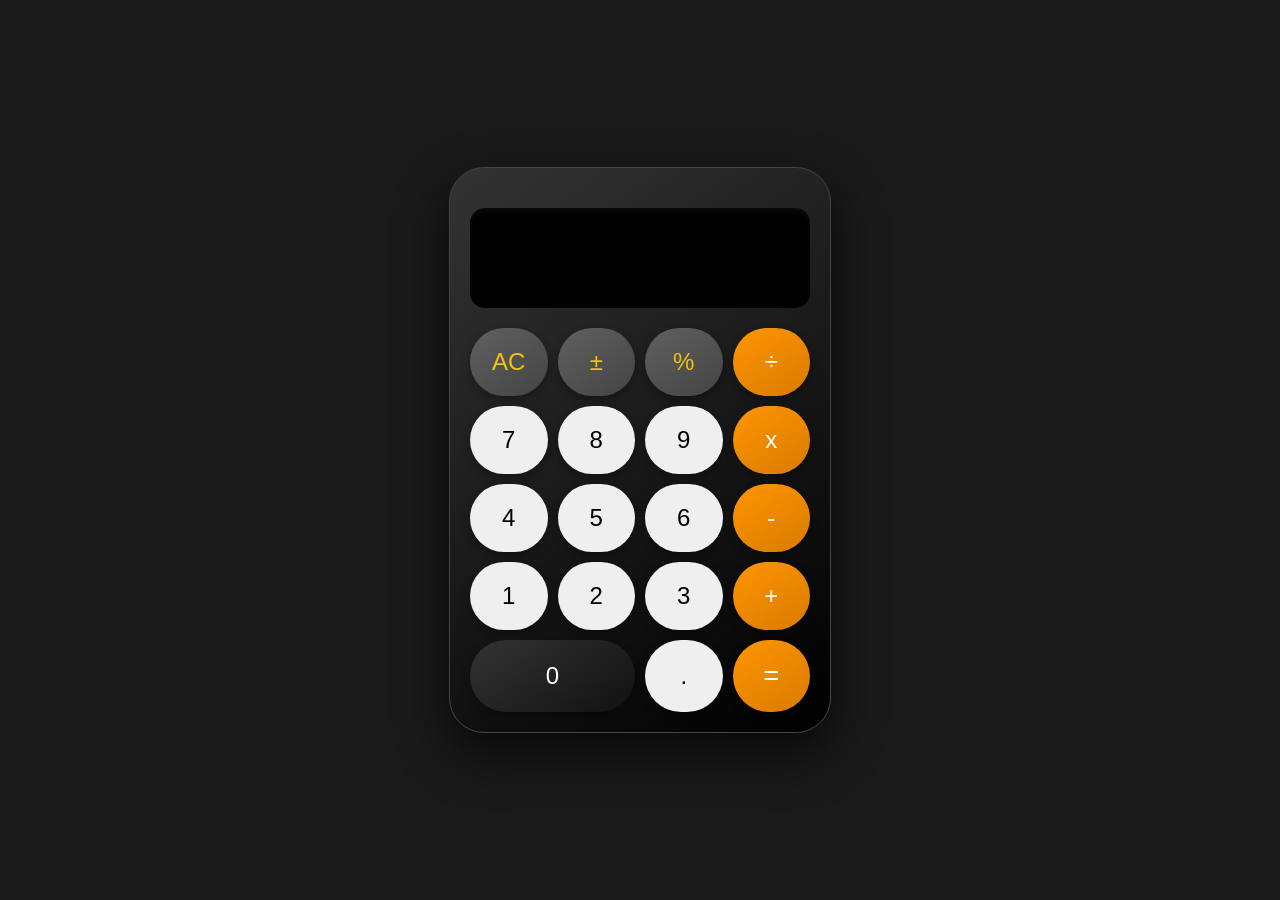
==== index.html @ 5527a14e "calc" ====
<!DOCTYPE html>
<html lang="en">

<head>
    <meta charset="UTF-8">
    <meta name="viewport" content="width=device-width, initial-scale=1.0">
    <title>Calculator</title>
    <link rel="stylesheet" href="./calculator.css">
    <script src="./calc.js" defer></script>
</head>

<body>
    <div class="maindiv">
        <div class="container">
            <div class="display-container">
                <input type="text" class="display" readonly id="result">
            </div>
            <div class="buttons">
                <button class="btn-func" onclick="clearBox()">AC</button>
                <button class="btn-func" onclick="displayNumber('±')">±</button>
                <button class="btn-func" onclick="displayNumber('%')">%</button>
                <button class="btn-optr" onclick="displayNumber('/')">÷</button>
                <button class="btn" onclick="displayNumber(7)">7</button>
                <button class="btn" onclick="displayNumber(8)">8</button>
                <button class="btn" onclick="displayNumber(9)">9</button>
                <button class="btn-optr" onclick="displayNumber('*')">x</button>
                <button class="btn" onclick="displayNumber(4)">4</button>
                <button class="btn" onclick="displayNumber(5)">5</button>
                <button class="btn" onclick="displayNumber(6)">6</button>
                <button class="btn-optr" onclick="displayNumber('-')">-</button>
                <button class="btn" onclick="displayNumber(1)">1</button>
                <button class="btn" onclick="displayNumber(2)">2</button>
                <button class="btn" onclick="displayNumber(3)">3</button>
                <button class="btn-optr" onclick="displayNumber('+')">+</button>
                <button class="btn-zero" onclick="displayNumber(0)">0</button>
                <button class="btn" onclick="displayNumber('.')">.</button>
                <button class="btn-eql" onclick="evaluateexp()">=</button>
            </div>
        </div>
    </div>
</body>

</html>
---- calculator.css ----
body {
    display: flex;
    justify-content: center;
    align-items: center;
    height: 100vh;
    margin: 0;
    background-color: #1a1a1a;
    font-family: 'Helvetica Neue', Arial, sans-serif;
}

.container {
    width: 340px;
    border-radius: 35px;
    background: linear-gradient(145deg, #333, #000);
    padding: 20px;
    box-shadow: 0 20px 50px rgba(0, 0, 0, 0.7);
    border: 1px solid #444;
    transition: transform 0.3s ease;
}

.container:hover {
    transform: translateY(-10px);
}

.display-container {
    height: 120px;
    display: flex;
    justify-content: center;
    align-items: flex-end;
    margin-bottom: 20px;
}

.display {
    width: 100%;
    height: 100px;
    background-color: #000;
    border: none;
    border-radius: 15px;
    color: #fff;
    font-size: 3.5rem;
    text-align: right;
    padding-right: 20px;
    box-sizing: border-box;
    box-shadow: inset 0 -3px 6px rgba(0, 0, 0, 0.5), inset 0 3px 6px rgba(255, 255, 255, 0.05);
}

.buttons {
    display: grid;
    grid-template-columns: repeat(4, 1fr);
    gap: 10px;
}

.btn,
.btn-zero,
.btn-func,
.btn-optr,
.btn-eql {
    border-radius: 50px;
    border: none;
    padding: 20px;
    cursor: pointer;
    font-size: 1.5rem;
    transition: all 0.2s ease;
    box-shadow: 0 4px 10px rgba(0, 0, 0, 0.3);
}

.btn-zero {
    grid-column: span 2;
    border-radius: 50px;
    background: linear-gradient(145deg, #333, #111);
    color: #fff;
}

.btn-func {
    background: linear-gradient(145deg, #606060, #444);
    color: #f1c40f;
}

.btn-optr {
    background: linear-gradient(145deg, #ff9500, #d97b00);
    color: white;
}

.btn-eql {
    background: linear-gradient(145deg, #ff9500, #d97b00);
    color: white;
    font-size: 1.7rem;
}

.btn:hover,
.btn-zero:hover,
.btn-func:hover,
.btn-optr:hover,
.btn-eql:hover {
    transform: scale(1.05);
    box-shadow: 0 6px 15px rgba(0, 0, 0, 0.5);
}

.btn-func:hover {
    background: linear-gradient(145deg, #737373, #5c5c5c);
}

.btn-optr:hover {
    background: linear-gradient(145deg, #ffa64d, #e08300);
}

.btn-eql:hover {
    background: linear-gradient(145deg, #ffa64d, #e08300);
}
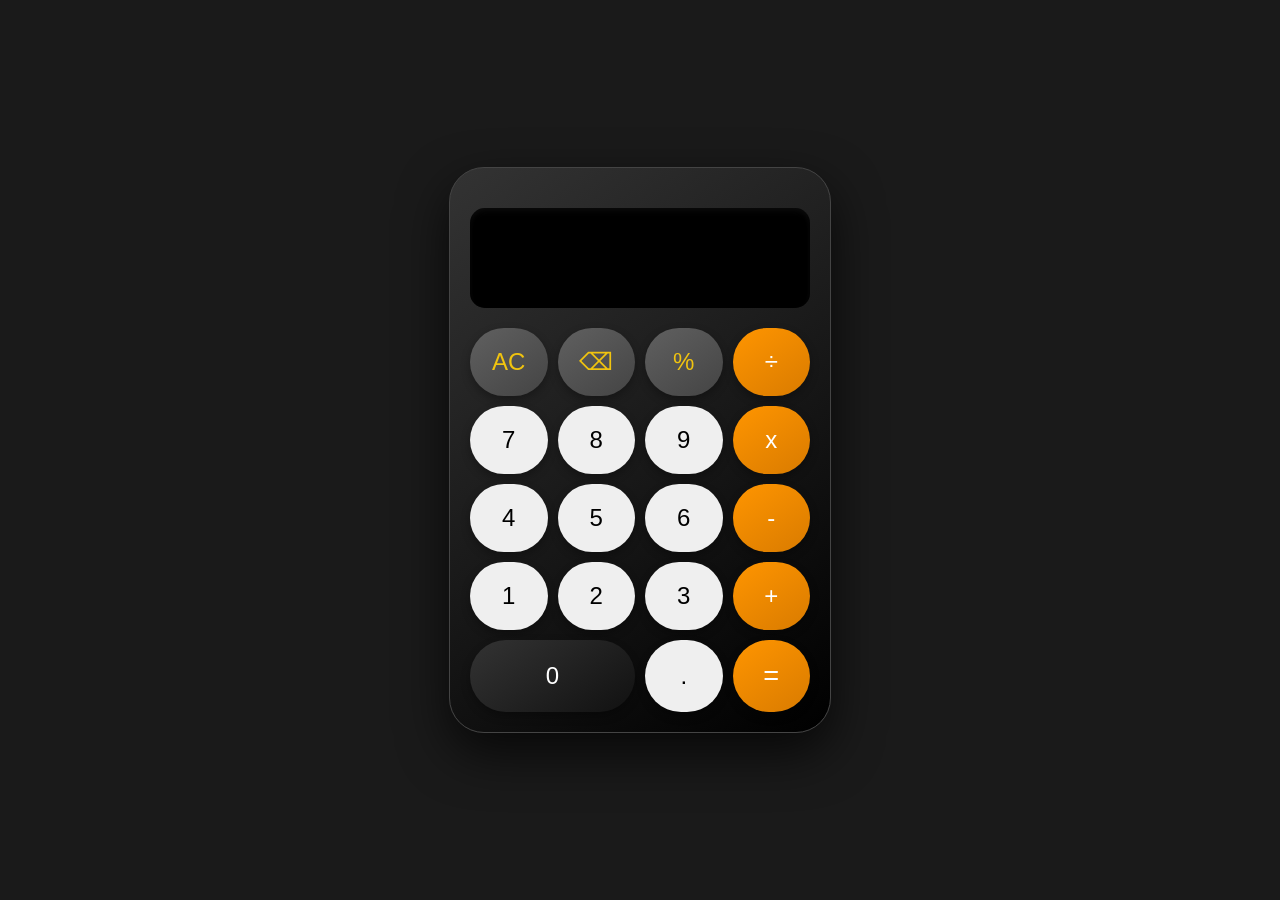
==== commit 4ecca932: "calc" ====
--- a/index.html
+++ b/index.html
@@ -5,8 +5,8 @@
     <meta charset="UTF-8">
     <meta name="viewport" content="width=device-width, initial-scale=1.0">
     <title>Calculator</title>
-    <link rel="stylesheet" href="./calculator.css">
-    <script src="./calc.js" defer></script>
+    <link rel="stylesheet" href="./style.css">
+    <script src="./script.js" defer></script>
 </head>
 
 <body>
@@ -17,7 +17,7 @@
             </div>
             <div class="buttons">
                 <button class="btn-func" onclick="clearBox()">AC</button>
-                <button class="btn-func" onclick="displayNumber('±')">±</button>
+                <button class="btn-func" onclick="removelastitem()">⌫</button>
                 <button class="btn-func" onclick="displayNumber('%')">%</button>
                 <button class="btn-optr" onclick="displayNumber('/')">÷</button>
                 <button class="btn" onclick="displayNumber(7)">7</button>
--- a/style.css
+++ b/style.css
@@ -0,0 +1,110 @@
+body {
+    display: flex;
+    justify-content: center;
+    align-items: center;
+    height: 100vh;
+    margin: 0;
+    background-color: #1a1a1a;
+    font-family: 'Helvetica Neue', Arial, sans-serif;
+}
+
+.container {
+    width: 340px;
+    border-radius: 35px;
+    background: linear-gradient(145deg, #333, #000);
+    padding: 20px;
+    box-shadow: 0 20px 50px rgba(0, 0, 0, 0.7);
+    border: 1px solid #444;
+    transition: transform 0.3s ease;
+}
+
+.container:hover {
+    transform: translateY(-10px);
+}
+
+.display-container {
+    height: 120px;
+    display: flex;
+    justify-content: center;
+    align-items: flex-end;
+    margin-bottom: 20px;
+}
+
+.display {
+    width: 100%;
+    height: 100px;
+    background-color: #000;
+    border: none;
+    border-radius: 15px;
+    color: #fff;
+    font-size: 3.5rem;
+    text-align: right;
+    padding-right: 20px;
+    box-sizing: border-box;
+    box-shadow: inset 0 -3px 6px rgba(0, 0, 0, 0.5), inset 0 3px 6px rgba(255, 255, 255, 0.05);
+}
+
+.buttons {
+    display: grid;
+    grid-template-columns: repeat(4, 1fr);
+    gap: 10px;
+}
+
+.btn,
+.btn-zero,
+.btn-func,
+.btn-optr,
+.btn-eql {
+    border-radius: 50px;
+    border: none;
+    padding: 20px;
+    cursor: pointer;
+    font-size: 1.5rem;
+    transition: all 0.2s ease;
+    box-shadow: 0 4px 10px rgba(0, 0, 0, 0.3);
+}
+
+.btn-zero {
+    grid-column: span 2;
+    border-radius: 50px;
+    background: linear-gradient(145deg, #333, #111);
+    color: #fff;
+}
+
+.btn-func {
+    background: linear-gradient(145deg, #606060, #444);
+    color: #f1c40f;
+}
+
+.btn-optr {
+    background: linear-gradient(145deg, #ff9500, #d97b00);
+    color: white;
+}
+
+.btn-eql {
+    background: linear-gradient(145deg, #ff9500, #d97b00);
+    color: white;
+    font-size: 1.7rem;
+}
+
+.btn:hover,
+.btn-zero:hover,
+.btn-func:hover,
+.btn-optr:hover,
+.btn-eql:hover {
+    transform: scale(1.05);
+    box-shadow: 0 6px 15px rgba(0, 0, 0, 0.5);
+}
+
+.btn-func:hover {
+    background: linear-gradient(145deg, #737373, #5c5c5c);
+}
+
+.btn-optr:hover {
+    background: linear-gradient(145deg, #ffa64d, #e08300);
+}
+
+.btn-eql:hover {
+    background: linear-gradient(145deg, #ffa64d, #e08300);
+}
+
